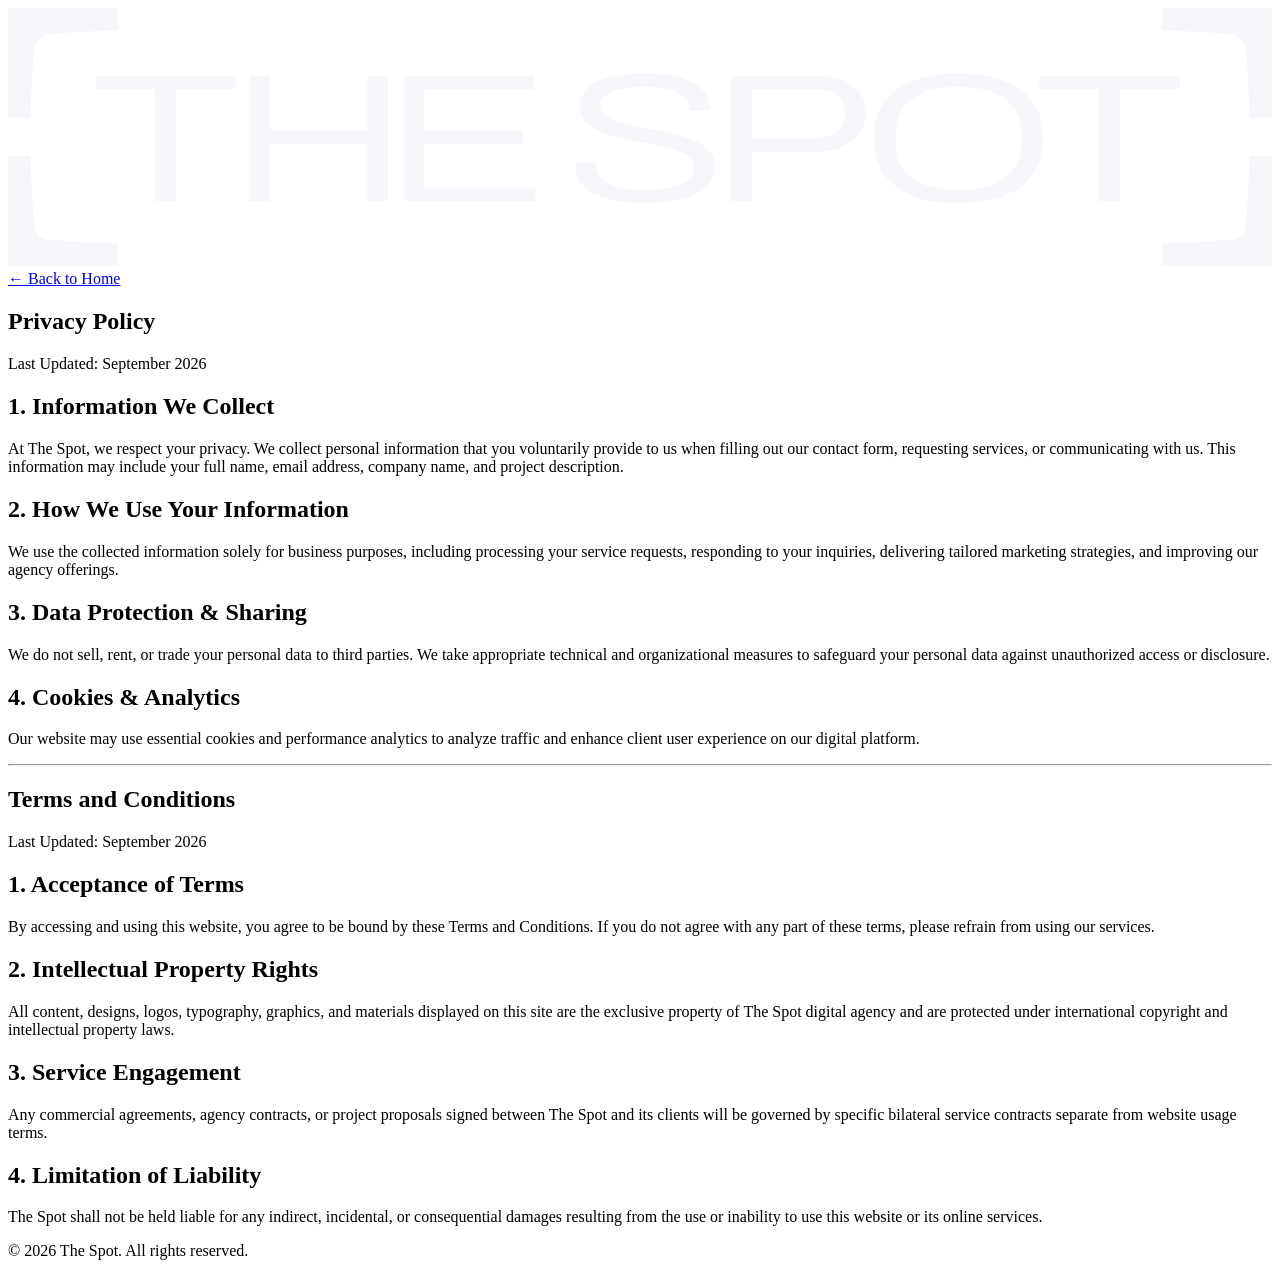
==== Legal.html @ d58d622b "Add Legal.html with Privacy Policy and Terms This file contains the Privacy Policy and Terms and Con" ====
<!DOCTYPE html>
<html lang="en" dir="ltr">
<head>
    <meta charset="UTF-8">
    <meta name="viewport" content="width=device-width, initial-scale=1.0">
    <title>Privacy Policy & Terms | The Spot</title>
    <link rel="preconnect" href="https://fonts.googleapis.com">
    <link rel="preconnect" href="https://fonts.gstatic.com" crossorigin>
    <link rel="stylesheet" href="https://fonts.googleapis.com/css2?family=Almarai:wght@300;400;800&family=Archivo:wdth,wght@125,500;100,200;100,400;100,700&display=swap">
    <link rel="stylesheet" href="Styles/legal.css">
</head>
<body>
    <header class="legal-header">
        <a href="index.html" class="logo">
            <img src="Assets/wordmark.svg" alt="The Spot Logo" class="svg-logo">
        </a>
        <a href="index.html" class="back-link">&larr; Back to Home</a>
    </header>

    <main class="legal-container">
        <section id="privacy" class="legal-section">
            <h1>Privacy Policy</h1>
            <p class="effective-date">Last Updated: September 2026</p>

            <h2>1. Information We Collect</h2>
            <p>At The Spot, we respect your privacy. We collect personal information that you voluntarily provide to us when filling out our contact form, requesting services, or communicating with us. This information may include your full name, email address, company name, and project description.</p>

            <h2>2. How We Use Your Information</h2>
            <p>We use the collected information solely for business purposes, including processing your service requests, responding to your inquiries, delivering tailored marketing strategies, and improving our agency offerings.</p>

            <h2>3. Data Protection & Sharing</h2>
            <p>We do not sell, rent, or trade your personal data to third parties. We take appropriate technical and organizational measures to safeguard your personal data against unauthorized access or disclosure.</p>

            <h2>4. Cookies & Analytics</h2>
            <p>Our website may use essential cookies and performance analytics to analyze traffic and enhance client user experience on our digital platform.</p>
        </section>

        <hr class="legal-divider">

        <section id="terms" class="legal-section">
            <h1>Terms and Conditions</h1>
            <p class="effective-date">Last Updated: September 2026</p>

            <h2>1. Acceptance of Terms</h2>
            <p>By accessing and using this website, you agree to be bound by these Terms and Conditions. If you do not agree with any part of these terms, please refrain from using our services.</p>

            <h2>2. Intellectual Property Rights</h2>
            <p>All content, designs, logos, typography, graphics, and materials displayed on this site are the exclusive property of The Spot digital agency and are protected under international copyright and intellectual property laws.</p>

            <h2>3. Service Engagement</h2>
            <p>Any commercial agreements, agency contracts, or project proposals signed between The Spot and its clients will be governed by specific bilateral service contracts separate from website usage terms.</p>

            <h2>4. Limitation of Liability</h2>
            <p>The Spot shall not be held liable for any indirect, incidental, or consequential damages resulting from the use or inability to use this website or its online services.</p>
        </section>
    </main>

    <footer class="legal-footer">
        <p>&copy; 2026 The Spot. All rights reserved.</p>
    </footer>
</body>
</html>
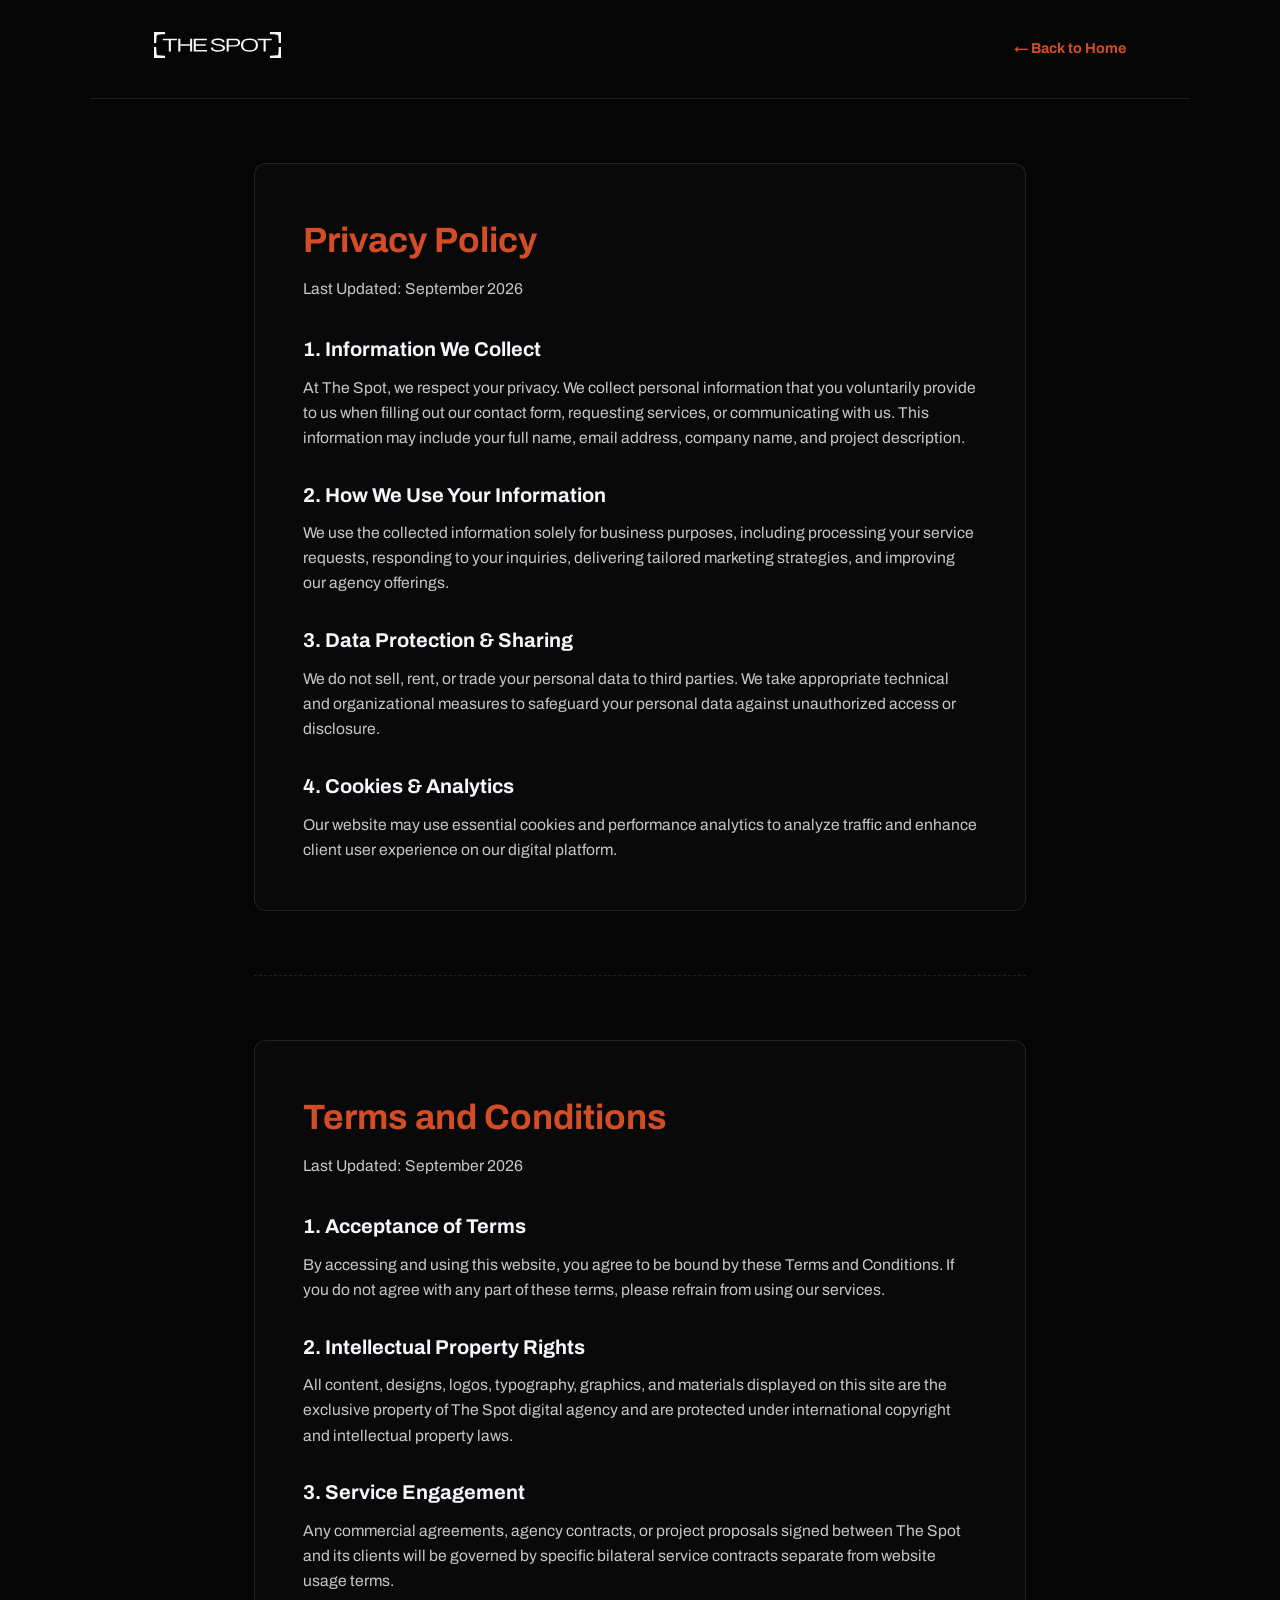
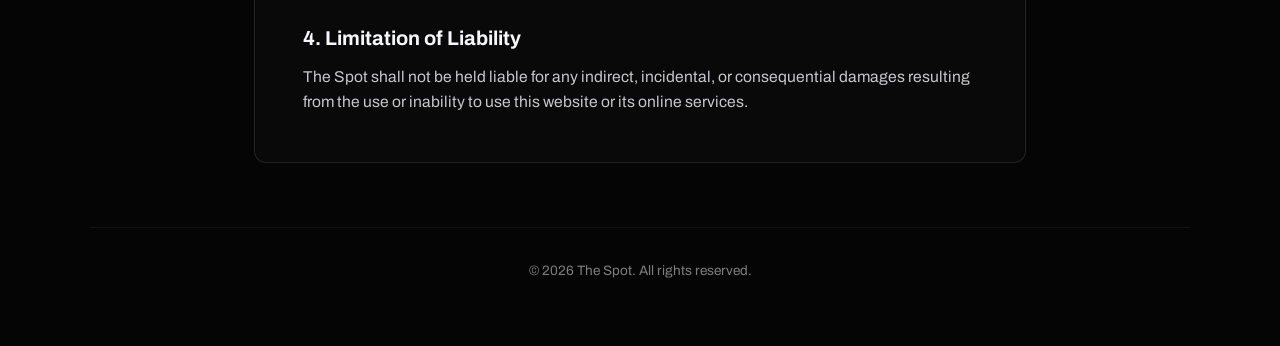
==== commit 04f825c8: "Update Legal.html" ====
--- a/Legal.html
+++ b/Legal.html
@@ -7,7 +7,7 @@
     <link rel="preconnect" href="https://fonts.googleapis.com">
     <link rel="preconnect" href="https://fonts.gstatic.com" crossorigin>
     <link rel="stylesheet" href="https://fonts.googleapis.com/css2?family=Almarai:wght@300;400;800&family=Archivo:wdth,wght@125,500;100,200;100,400;100,700&display=swap">
-    <link rel="stylesheet" href="Styles/legal.css">
+    <link rel="stylesheet" href="Styles/Legal.css">
 </head>
 <body>
     <header class="legal-header">
--- a/Styles/Legal.css
+++ b/Styles/Legal.css
@@ -0,0 +1,137 @@
+@import url('https://fonts.googleapis.com/css2?family=Archivo:wdth,wght@125,500;100,200;100,400;100,700&display=swap');
+
+:root {
+    --bg-color: #050505;
+    --text-color: #f6f7fb;
+    --accent-color: #d34d27;
+    --surface-color: rgba(255, 255, 255, 0.02);
+    --border-color: rgba(255, 255, 255, 0.1);
+    --font-primary: 'Archivo', sans-serif;
+}
+
+* {
+    margin: 0;
+    padding: 0;
+    box-sizing: border-box;
+}
+
+body {
+    background-color: var(--bg-color);
+    color: var(--text-color);
+    font-family: var(--font-primary);
+    line-height: 1.6;
+    padding-bottom: 4rem;
+}
+
+.legal-header {
+    display: flex;
+    justify-content: space-between;
+    align-items: center;
+    padding: 2rem 5%;
+    border-bottom: 1px solid var(--border-color);
+    max-width: 1100px;
+    margin: 0 auto;
+}
+
+.svg-logo {
+    height: 26px;
+}
+
+.back-link {
+    color: var(--accent-color);
+    text-decoration: none;
+    font-weight: 700;
+    font-size: 0.9rem;
+    transition: opacity 0.3s ease;
+}
+
+.back-link:hover {
+    opacity: 0.8;
+}
+
+.legal-container {
+    max-width: 900px;
+    margin: 4rem auto;
+    padding: 0 5%;
+}
+
+.legal-section {
+    background: var(--surface-color);
+    border: 1px solid var(--border-color);
+    border-radius: 12px;
+    padding: 3rem;
+}
+
+.legal-section h1 {
+    font-size: 2.2rem;
+    color: var(--accent-color);
+    margin-bottom: 0.5rem;
+}
+
+.effective-date {
+    font-size: 0.85rem;
+    opacity: 0.5;
+    margin-bottom: 2rem;
+}
+
+.legal-section h2 {
+    font-size: 1.25rem;
+    margin: 1.8rem 0 0.6rem;
+}
+
+.legal-section p {
+    opacity: 0.8;
+    font-size: 0.98rem;
+}
+
+.legal-divider {
+    border: none;
+    border-top: 1px dashed var(--border-color);
+    margin: 4rem 0;
+}
+
+.legal-footer {
+    text-align: center;
+    padding-top: 2rem;
+    border-top: 1px solid var(--border-color);
+    max-width: 1100px;
+    margin: 0 auto;
+    font-size: 0.85rem;
+    opacity: 0.5;
+}
+
+@media (max-width: 680px) {
+    .legal-section {
+        padding: 1.75rem;
+    }
+
+    .legal-section h1 {
+        font-size: 1.8rem;
+    }
+}
+
+[dir="rtl"] {
+    font-family: 'Cairo', sans-serif;
+}
+
+[dir="rtl"] .legal-section {
+    text-align: right;
+}
+
+[dir="rtl"] .legal-section h1,
+[dir="rtl"] .legal-section h2,
+[dir="rtl"] .legal-section p {
+    text-align: right;
+}
+
+[dir="rtl"] .back-link {
+    flex-direction: row-reverse;
+}
+
+html:not([dir="rtl"]) .lang-ar {
+    display: none !important;
+}
+
+[dir="rtl"] .lang-en {
+    display: none !important;
+}
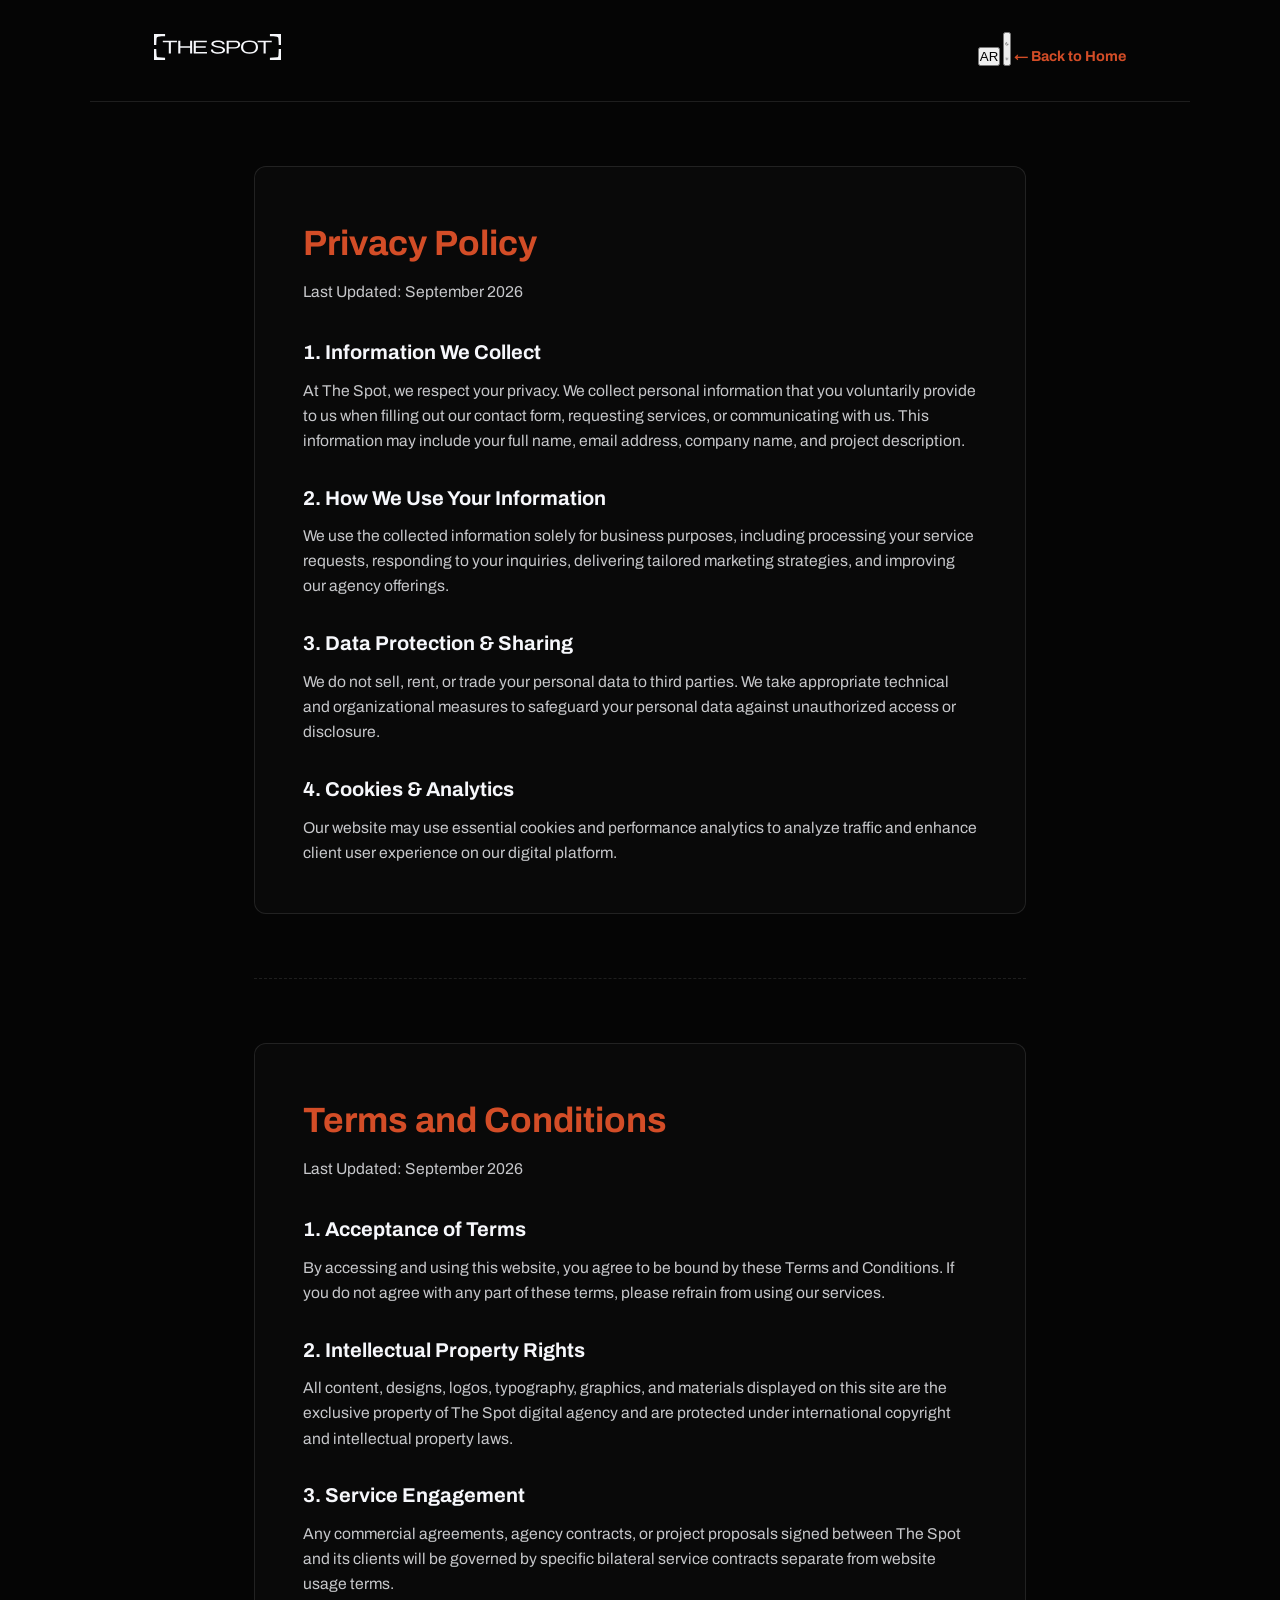
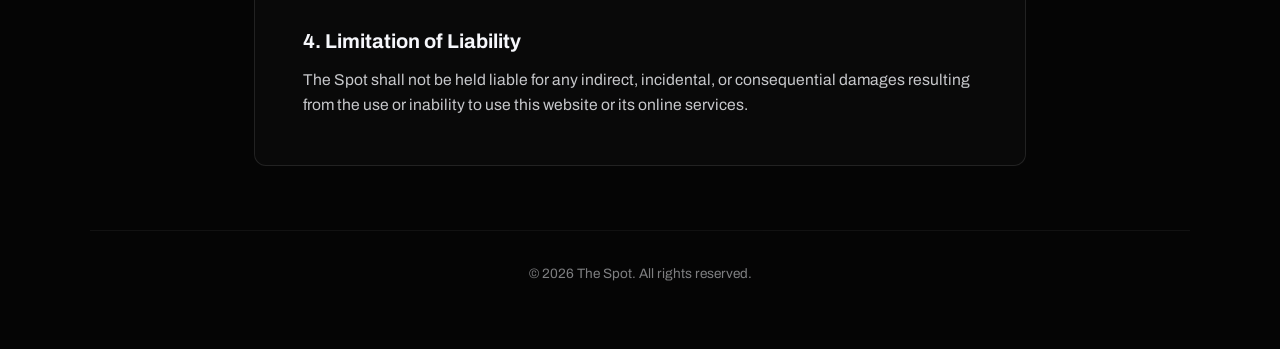
==== commit 566eef35: "Add Arabic translations to Legal page" ====
--- a/Legal.html
+++ b/Legal.html
@@ -6,7 +6,7 @@
     <title>Privacy Policy & Terms | The Spot</title>
     <link rel="preconnect" href="https://fonts.googleapis.com">
     <link rel="preconnect" href="https://fonts.gstatic.com" crossorigin>
-    <link rel="stylesheet" href="https://fonts.googleapis.com/css2?family=Almarai:wght@300;400;800&family=Archivo:wdth,wght@125,500;100,200;100,400;100,700&display=swap">
+    <link rel="stylesheet" href="https://fonts.googleapis.com/css2?family=Cairo:wght@300;400;700;800&family=Archivo:wdth,wght@125,500;100,200;100,400;100,700&display=swap">
     <link rel="stylesheet" href="Styles/Legal.css">
 </head>
 <body>
@@ -14,49 +14,126 @@
         <a href="index.html" class="logo">
             <img src="Assets/wordmark.svg" alt="The Spot Logo" class="svg-logo">
         </a>
-        <a href="index.html" class="back-link">&larr; Back to Home</a>
+        <div class="legal-nav-controls">
+            <button id="lang-toggle" class="lang-btn" aria-label="Toggle language">AR</button>
+            <button id="theme-toggle" class="theme-btn" aria-label="Toggle theme">
+                <svg viewBox="0 0 24 24" fill="none" stroke="currentColor" stroke-width="2" class="moon-icon">
+                    <path d="M21 12.79A9 9 0 1 1 11.21 3 7 7 0 0 0 21 12.79z"></path>
+                </svg>
+                <svg viewBox="0 0 24 24" fill="none" stroke="currentColor" stroke-width="2" class="sun-icon">
+                    <circle cx="12" cy="12" r="4"></circle>
+                    <path d="M12 2v2M12 20v2M4.93 4.93l1.41 1.41M17.66 17.66l1.41 1.41M2 12h2M20 12h2M4.93 19.07l1.41-1.41M17.66 6.34l1.41-1.41"></path>
+                </svg>
+            </button>
+            <a href="index.html" class="back-link">
+                <span class="lang-en">&larr; Back to Home</span>
+                <span class="lang-ar">العودة للرئيسية &rarr;</span>
+            </a>
+        </div>
     </header>
 
     <main class="legal-container">
-        <section id="privacy" class="legal-section">
-            <h1>Privacy Policy</h1>
-            <p class="effective-date">Last Updated: September 2026</p>
+        <section id="privacy" class="legal-section fade-in">
+            <h1>
+                <span class="lang-en">Privacy Policy</span>
+                <span class="lang-ar">سياسة الخصوصية</span>
+            </h1>
+            <p class="effective-date">
+                <span class="lang-en">Last Updated: September 2026</span>
+                <span class="lang-ar">آخر تحديث: سبتمبر 2026</span>
+            </p>
 
-            <h2>1. Information We Collect</h2>
-            <p>At The Spot, we respect your privacy. We collect personal information that you voluntarily provide to us when filling out our contact form, requesting services, or communicating with us. This information may include your full name, email address, company name, and project description.</p>
+            <h2>
+                <span class="lang-en">1. Information We Collect</span>
+                <span class="lang-ar">1. المعلومات التي نجمعها</span>
+            </h2>
+            <p>
+                <span class="lang-en">At The Spot, we respect your privacy. We collect personal information that you voluntarily provide to us when filling out our contact form, requesting services, or communicating with us. This information may include your full name, email address, company name, and project description.</span>
+                <span class="lang-ar">في The Spot، نحن نحترم خصوصيتك. نقوم بجمع المعلومات الشخصية التي تقدمها لنا طواعية عند ملء نموذج التواصل، أو طلب الخدمات، أو التواصل معنا. قد تشمل هذه المعلومات اسمك الكامل، وعنوان بريدك الإلكتروني، واسم شركتك، ووصف مشروعك.</span>
+            </p>
 
-            <h2>2. How We Use Your Information</h2>
-            <p>We use the collected information solely for business purposes, including processing your service requests, responding to your inquiries, delivering tailored marketing strategies, and improving our agency offerings.</p>
+            <h2>
+                <span class="lang-en">2. How We Use Your Information</span>
+                <span class="lang-ar">2. كيفية استخدام معلوماتك</span>
+            </h2>
+            <p>
+                <span class="lang-en">We use the collected information solely for business purposes, including processing your service requests, responding to your inquiries, delivering tailored marketing strategies, and improving our agency offerings.</span>
+                <span class="lang-ar">نستخدم المعلومات التي نجمعها حصرياً لأغراض العمل، بما في ذلك معالجة طلبات الخدمات، والرد على استفساراتك، تقديم استراتيجيات تسويقية مخصصة، وتحسين خدمات الوكالة التي نقدمها.</span>
+            </p>
 
-            <h2>3. Data Protection & Sharing</h2>
-            <p>We do not sell, rent, or trade your personal data to third parties. We take appropriate technical and organizational measures to safeguard your personal data against unauthorized access or disclosure.</p>
+            <h2>
+                <span class="lang-en">3. Data Protection & Sharing</span>
+                <span class="lang-ar">3. حماية البيانات والمشاركة</span>
+            </h2>
+            <p>
+                <span class="lang-en">We do not sell, rent, or trade your personal data to third parties. We take appropriate technical and organizational measures to safeguard your personal data against unauthorized access or disclosure.</span>
+                <span class="lang-ar">نحن لا نبيع أو نؤجر أو نتاجر ببياناتك الشخصية مع أطراف ثالثة. نتخذ التدابير التقنية والتنظيمية المناسبة لحماية بياناتك الشخصية من الوصول غير المصرح به أو الكشف عنها.</span>
+            </p>
 
-            <h2>4. Cookies & Analytics</h2>
-            <p>Our website may use essential cookies and performance analytics to analyze traffic and enhance client user experience on our digital platform.</p>
+            <h2>
+                <span class="lang-en">4. Cookies & Analytics</span>
+                <span class="lang-ar">4. ملفات تعريف الارتباط والتحليلات</span>
+            </h2>
+            <p>
+                <span class="lang-en">Our website may use essential cookies and performance analytics to analyze traffic and enhance client user experience on our digital platform.</span>
+                <span class="lang-ar">قد يستخدم موقعنا ملفات تعريف الارتباط الأساسية وتحليلات الأداء لتحليل زيارات الموقع وتحسين تجربة المستخدم على منصتنا الرقمية.</span>
+            </p>
         </section>
 
         <hr class="legal-divider">
 
-        <section id="terms" class="legal-section">
-            <h1>Terms and Conditions</h1>
-            <p class="effective-date">Last Updated: September 2026</p>
+        <section id="terms" class="legal-section fade-in">
+            <h1>
+                <span class="lang-en">Terms and Conditions</span>
+                <span class="lang-ar">الشروط والأحكام</span>
+            </h1>
+            <p class="effective-date">
+                <span class="lang-en">Last Updated: September 2026</span>
+                <span class="lang-ar">آخر تحديث: سبتمبر 2026</span>
+            </p>
 
-            <h2>1. Acceptance of Terms</h2>
-            <p>By accessing and using this website, you agree to be bound by these Terms and Conditions. If you do not agree with any part of these terms, please refrain from using our services.</p>
+            <h2>
+                <span class="lang-en">1. Acceptance of Terms</span>
+                <span class="lang-ar">1. القبول بالشروط</span>
+            </h2>
+            <p>
+                <span class="lang-en">By accessing and using this website, you agree to be bound by these Terms and Conditions. If you do not agree with any part of these terms, please refrain from using our services.</span>
+                <span class="lang-ar">من خلال الوصول إلى هذا الموقع واستخدامه، فإنك توافق على الالتزام بهذه الشروط والأحكام. إذا كنت لا توافق على أي جزء من هذه الشروط، يرجى الامتناع عن استخدام خدماتنا.</span>
+            </p>
 
-            <h2>2. Intellectual Property Rights</h2>
-            <p>All content, designs, logos, typography, graphics, and materials displayed on this site are the exclusive property of The Spot digital agency and are protected under international copyright and intellectual property laws.</p>
+            <h2>
+                <span class="lang-en">2. Intellectual Property Rights</span>
+                <span class="lang-ar">2. حقوق الملكية الفكرية</span>
+            </h2>
+            <p>
+                <span class="lang-en">All content, designs, logos, typography, graphics, and materials displayed on this site are the exclusive property of The Spot digital agency and are protected under international copyright and intellectual property laws.</span>
+                <span class="lang-ar">جميع المحتويات والتصاميم والشعارات والخطوط والرسوم البيانية والمواد المعروضة على هذا الموقع هي ملكية حصرية لوكالة The Spot ومحمية بموجب قوانين حقوق النشر والملكية الفكرية الدولية.</span>
+            </p>
 
-            <h2>3. Service Engagement</h2>
-            <p>Any commercial agreements, agency contracts, or project proposals signed between The Spot and its clients will be governed by specific bilateral service contracts separate from website usage terms.</p>
+            <h2>
+                <span class="lang-en">3. Service Engagement</span>
+                <span class="lang-ar">3. التعاقد على الخدمات</span>
+            </h2>
+            <p>
+                <span class="lang-en">Any commercial agreements, agency contracts, or project proposals signed between The Spot and its clients will be governed by specific bilateral service contracts separate from website usage terms.</span>
+                <span class="lang-ar">أي اتفاقيات تجارية أو عقود وكالة أو مقترحات مشاريع يتم توقيعها بين The Spot وعملائها تخضع لعقود خدمة ثنائية محددة منفصلة عن شروط استخدام الموقع.</span>
+            </p>
 
-            <h2>4. Limitation of Liability</h2>
-            <p>The Spot shall not be held liable for any indirect, incidental, or consequential damages resulting from the use or inability to use this website or its online services.</p>
+            <h2>
+                <span class="lang-en">4. Limitation of Liability</span>
+                <span class="lang-ar">4. تحديد المسؤولية</span>
+            </h2>
+            <p>
+                <span class="lang-en">The Spot shall not be held liable for any indirect, incidental, or consequential damages resulting from the use or inability to use this website or its online services.</span>
+                <span class="lang-ar">لا تتحمل The Spot المسؤولية عن أي أضرار غير مباشرة أو عرضية أو تبعية ناتجة عن استخدام أو عدم القدرة على استخدام هذا الموقع أو خدماته عبر الإنترنت.</span>
+            </p>
         </section>
     </main>
 
     <footer class="legal-footer">
-        <p>&copy; 2026 The Spot. All rights reserved.</p>
+        <p>&copy; 2026 The Spot. <span class="lang-en">All rights reserved.</span><span class="lang-ar">جميع الحقوق محفوظة.</span></p>
     </footer>
+
+    <script src="Scripts/Main.js"></script>
 </body>
 </html>
